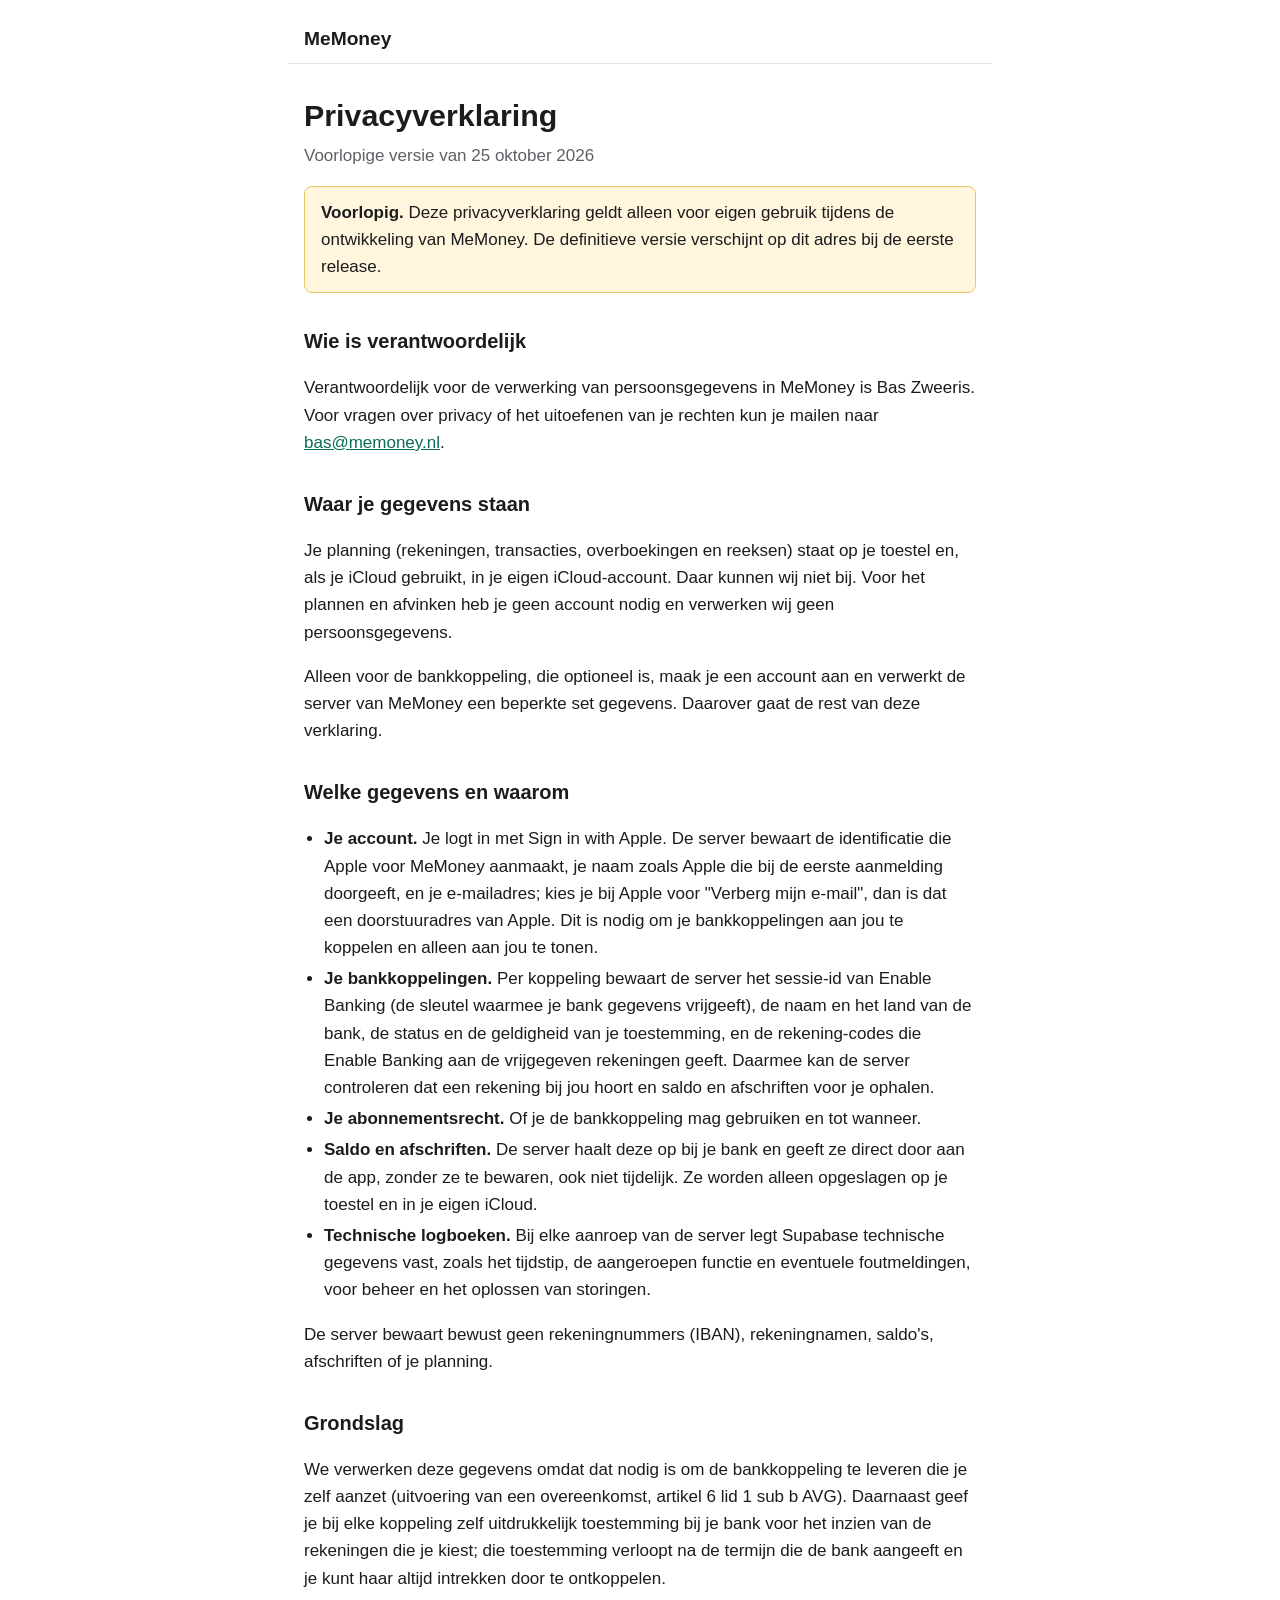
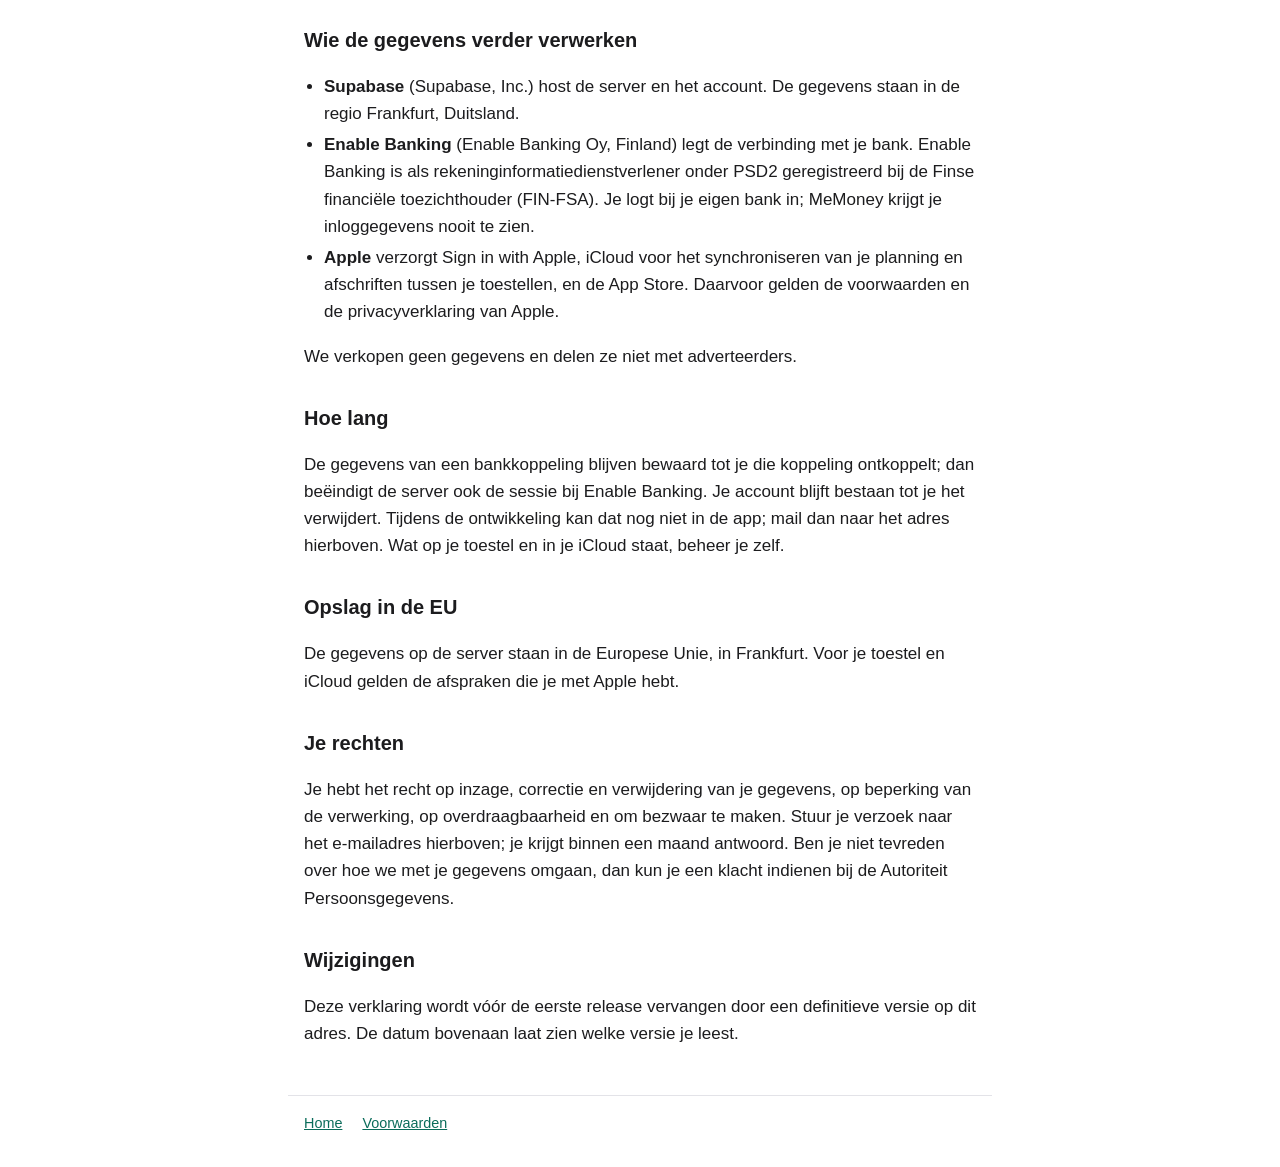
==== privacy/index.html @ f4e79516 "Voorlopige site memoney.app: startpagina, privacyverklaring en voorwaarden (BANK-24) Statische site " ====
<!doctype html>
<html lang="nl">
<head>
  <meta charset="utf-8">
  <meta name="viewport" content="width=device-width, initial-scale=1">
  <title>Privacyverklaring – MeMoney</title>
  <meta name="description" content="Voorlopige privacyverklaring van MeMoney en de bankkoppeling.">
  <link rel="stylesheet" href="../style.css">
</head>
<body>
  <header>
    <a class="brand" href="../">MeMoney</a>
  </header>

  <main>
    <h1>Privacyverklaring</h1>
    <p class="meta">Voorlopige versie van 25 oktober 2026</p>

    <div class="notice">
      <strong>Voorlopig.</strong> Deze privacyverklaring geldt alleen voor eigen gebruik tijdens de ontwikkeling
      van MeMoney. De definitieve versie verschijnt op dit adres bij de eerste release.
    </div>

    <h2>Wie is verantwoordelijk</h2>
    <p>
      Verantwoordelijk voor de verwerking van persoonsgegevens in MeMoney is Bas Zweeris.
      Voor vragen over privacy of het uitoefenen van je rechten kun je mailen naar
      <a href="mailto:bas@memoney.nl">bas@memoney.nl</a>.
    </p>

    <h2>Waar je gegevens staan</h2>
    <p>
      Je planning (rekeningen, transacties, overboekingen en reeksen) staat op je toestel en, als je
      iCloud gebruikt, in je eigen iCloud-account. Daar kunnen wij niet bij. Voor het plannen en afvinken
      heb je geen account nodig en verwerken wij geen persoonsgegevens.
    </p>
    <p>
      Alleen voor de bankkoppeling, die optioneel is, maak je een account aan en verwerkt de server van
      MeMoney een beperkte set gegevens. Daarover gaat de rest van deze verklaring.
    </p>

    <h2>Welke gegevens en waarom</h2>
    <ul>
      <li>
        <strong>Je account.</strong> Je logt in met Sign in with Apple. De server bewaart de identificatie
        die Apple voor MeMoney aanmaakt, je naam zoals Apple die bij de eerste aanmelding doorgeeft, en je
        e-mailadres; kies je bij Apple voor "Verberg mijn e-mail", dan is dat een doorstuuradres van Apple.
        Dit is nodig om je bankkoppelingen aan jou te koppelen en alleen aan jou te tonen.
      </li>
      <li>
        <strong>Je bankkoppelingen.</strong> Per koppeling bewaart de server het sessie-id van Enable Banking
        (de sleutel waarmee je bank gegevens vrijgeeft), de naam en het land van de bank, de status en de
        geldigheid van je toestemming, en de rekening-codes die Enable Banking aan de vrijgegeven rekeningen
        geeft. Daarmee kan de server controleren dat een rekening bij jou hoort en saldo en afschriften voor
        je ophalen.
      </li>
      <li>
        <strong>Je abonnementsrecht.</strong> Of je de bankkoppeling mag gebruiken en tot wanneer.
      </li>
      <li>
        <strong>Saldo en afschriften.</strong> De server haalt deze op bij je bank en geeft ze direct door
        aan de app, zonder ze te bewaren, ook niet tijdelijk. Ze worden alleen opgeslagen op je toestel en in
        je eigen iCloud.
      </li>
      <li>
        <strong>Technische logboeken.</strong> Bij elke aanroep van de server legt Supabase technische
        gegevens vast, zoals het tijdstip, de aangeroepen functie en eventuele foutmeldingen, voor beheer en
        het oplossen van storingen.
      </li>
    </ul>
    <p>
      De server bewaart bewust geen rekeningnummers (IBAN), rekeningnamen, saldo's, afschriften of je
      planning.
    </p>

    <h2>Grondslag</h2>
    <p>
      We verwerken deze gegevens omdat dat nodig is om de bankkoppeling te leveren die je zelf aanzet
      (uitvoering van een overeenkomst, artikel 6 lid 1 sub b AVG). Daarnaast geef je bij elke koppeling
      zelf uitdrukkelijk toestemming bij je bank voor het inzien van de rekeningen die je kiest; die
      toestemming verloopt na de termijn die de bank aangeeft en je kunt haar altijd intrekken door te
      ontkoppelen.
    </p>

    <h2>Wie de gegevens verder verwerken</h2>
    <ul>
      <li>
        <strong>Supabase</strong> (Supabase, Inc.) host de server en het account. De gegevens staan in
        de regio Frankfurt, Duitsland.
      </li>
      <li>
        <strong>Enable Banking</strong> (Enable Banking Oy, Finland) legt de verbinding met je bank. Enable
        Banking is als rekeninginformatiedienstverlener onder PSD2 geregistreerd bij de Finse
        financiële toezichthouder (FIN-FSA). Je logt bij je eigen bank in; MeMoney krijgt je
        inloggegevens nooit te zien.
      </li>
      <li>
        <strong>Apple</strong> verzorgt Sign in with Apple, iCloud voor het synchroniseren van je planning
        en afschriften tussen je toestellen, en de App Store. Daarvoor gelden de voorwaarden en de
        privacyverklaring van Apple.
      </li>
    </ul>
    <p>We verkopen geen gegevens en delen ze niet met adverteerders.</p>

    <h2>Hoe lang</h2>
    <p>
      De gegevens van een bankkoppeling blijven bewaard tot je die koppeling ontkoppelt; dan beëindigt de
      server ook de sessie bij Enable Banking. Je account blijft bestaan tot je het verwijdert. Tijdens de
      ontwikkeling kan dat nog niet in de app; mail dan naar het adres hierboven.
      Wat op je toestel en in je iCloud staat, beheer je zelf.
    </p>

    <h2>Opslag in de EU</h2>
    <p>
      De gegevens op de server staan in de Europese Unie, in Frankfurt. Voor je toestel en iCloud gelden
      de afspraken die je met Apple hebt.
    </p>

    <h2>Je rechten</h2>
    <p>
      Je hebt het recht op inzage, correctie en verwijdering van je gegevens, op beperking van de
      verwerking, op overdraagbaarheid en om bezwaar te maken. Stuur je verzoek naar het e-mailadres
      hierboven; je krijgt binnen een maand antwoord. Ben je niet tevreden over hoe we met je gegevens
      omgaan, dan kun je een klacht indienen bij de Autoriteit Persoonsgegevens.
    </p>

    <h2>Wijzigingen</h2>
    <p>
      Deze verklaring wordt vóór de eerste release vervangen door een definitieve versie op dit adres.
      De datum bovenaan laat zien welke versie je leest.
    </p>
  </main>

  <footer>
    <nav>
      <a href="../">Home</a>
      <a href="../voorwaarden/">Voorwaarden</a>
    </nav>
  </footer>
</body>
</html>
---- style.css ----
:root {
  --bg: #ffffff;
  --text: #1c1c1e;
  --muted: #5f5f66;
  --accent: #0a6c5a;
  --border: #e3e3e8;
  --notice-bg: #fff6dd;
  --notice-border: #e8c766;
}

@media (prefers-color-scheme: dark) {
  :root {
    --bg: #121214;
    --text: #ececf0;
    --muted: #a3a3ab;
    --accent: #5cc8b0;
    --border: #2c2c31;
    --notice-bg: #3a3020;
    --notice-border: #8a7230;
  }
}

* {
  box-sizing: border-box;
}

body {
  margin: 0;
  background: var(--bg);
  color: var(--text);
  font-family: -apple-system, BlinkMacSystemFont, "Segoe UI", Roboto, Helvetica, Arial, sans-serif;
  font-size: 17px;
  line-height: 1.6;
}

main,
header,
footer {
  max-width: 44rem;
  margin: 0 auto;
  padding: 0 16px;
}

header {
  padding-top: 24px;
  padding-bottom: 8px;
  border-bottom: 1px solid var(--border);
}

header a.brand {
  color: var(--text);
  font-weight: 700;
  font-size: 1.2rem;
  text-decoration: none;
}

footer {
  margin-top: 48px;
  padding-top: 16px;
  padding-bottom: 32px;
  border-top: 1px solid var(--border);
  color: var(--muted);
  font-size: 0.9rem;
}

nav a {
  margin-right: 16px;
}

a {
  color: var(--accent);
}

h1 {
  font-size: 1.9rem;
  line-height: 1.25;
  margin: 32px 0 8px;
}

h2 {
  font-size: 1.25rem;
  margin: 32px 0 8px;
}

.meta {
  color: var(--muted);
  margin-top: 0;
}

.notice {
  background: var(--notice-bg);
  border: 1px solid var(--notice-border);
  border-radius: 8px;
  padding: 12px 16px;
  margin: 16px 0 24px;
}

ul {
  padding-left: 1.25rem;
}

li {
  margin-bottom: 4px;
}
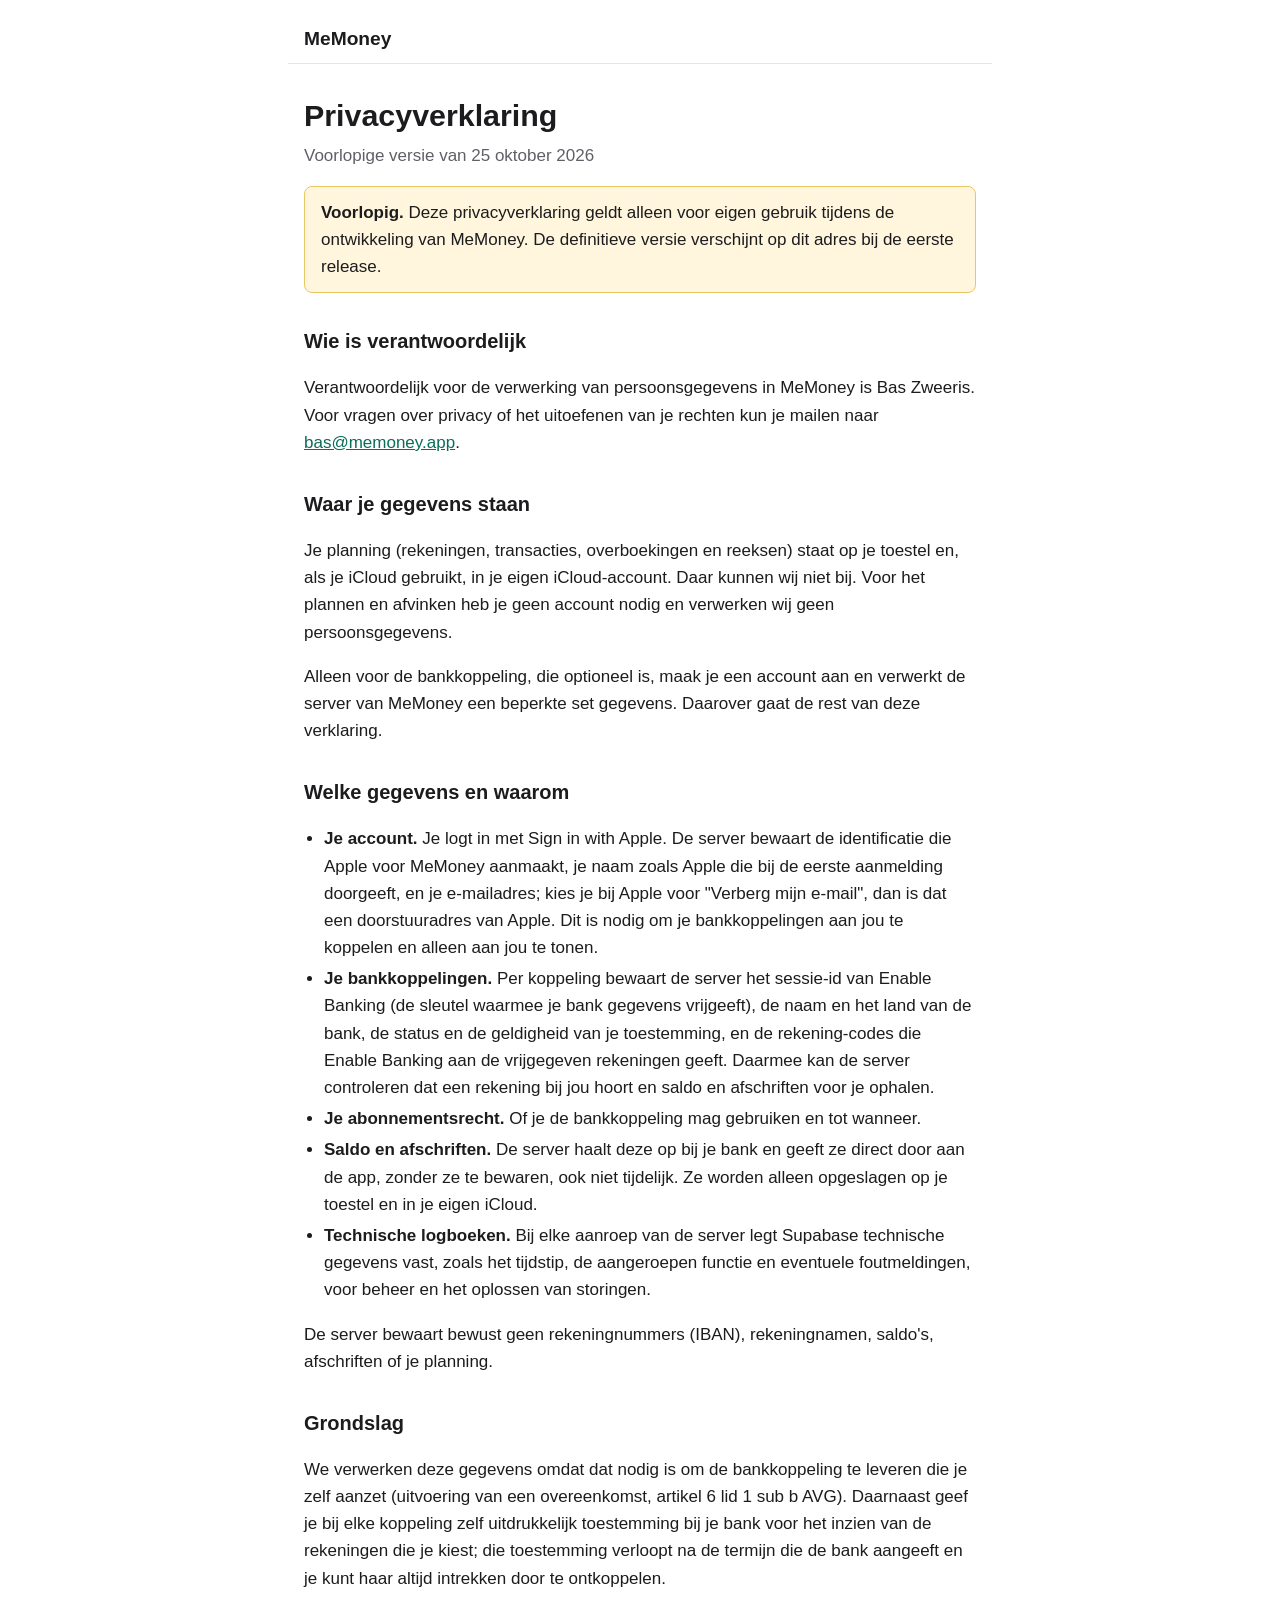
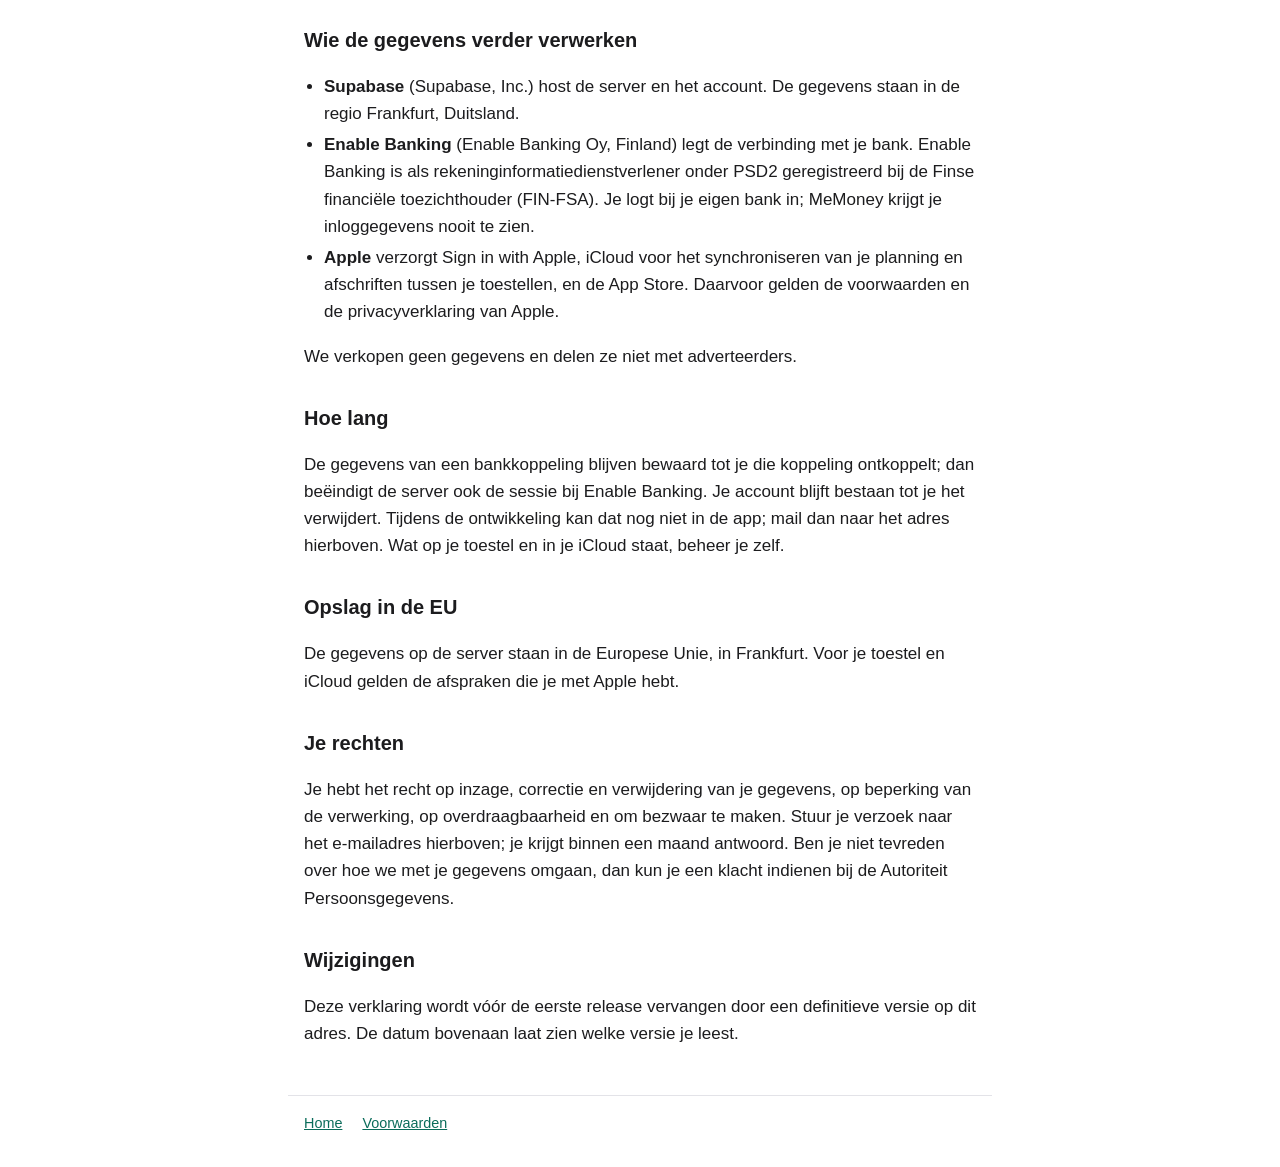
==== commit 30864b55: "Contactadres bas@memoney.app op privacyverklaring en voorwaarden (BANK-27) Co-Authored-By: Claude Op" ====
--- a/privacy/index.html
+++ b/privacy/index.html
@@ -25,7 +25,7 @@
     <p>
       Verantwoordelijk voor de verwerking van persoonsgegevens in MeMoney is Bas Zweeris.
       Voor vragen over privacy of het uitoefenen van je rechten kun je mailen naar
-      <a href="mailto:bas@memoney.nl">bas@memoney.nl</a>.
+      <a href="mailto:bas@memoney.app">bas@memoney.app</a>.
     </p>
 
     <h2>Waar je gegevens staan</h2>
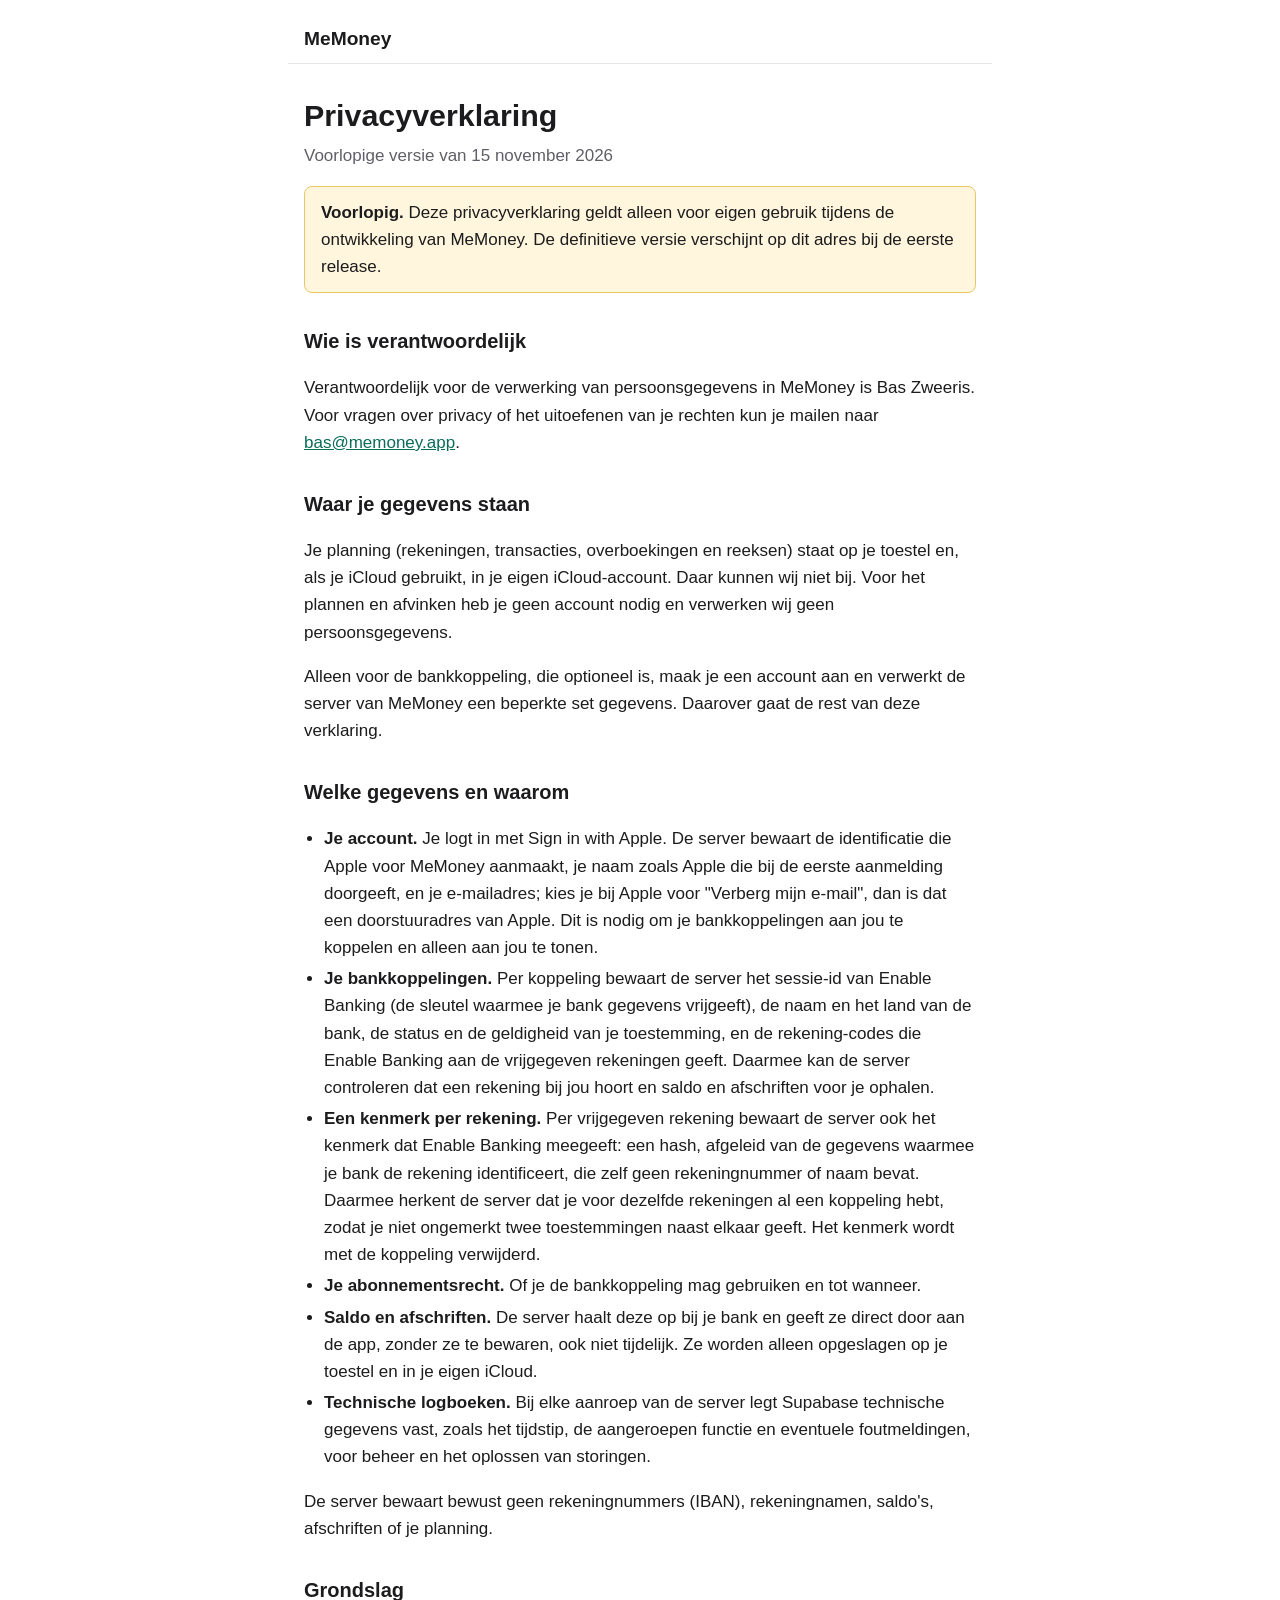
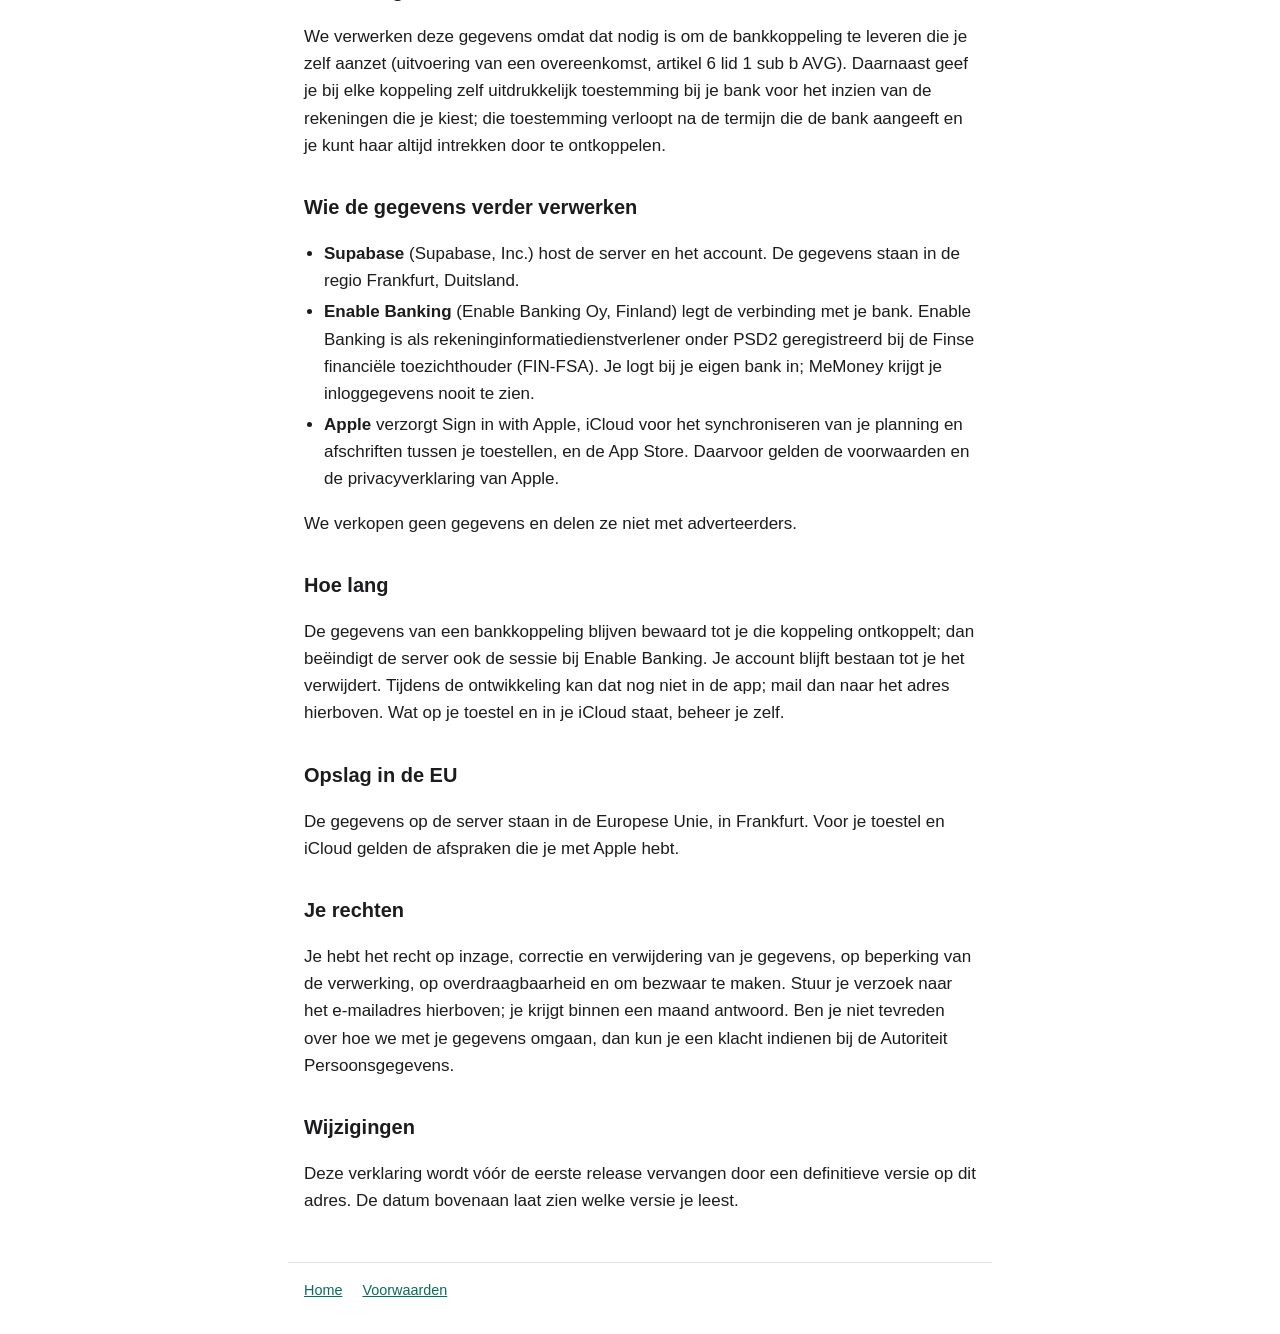
==== commit 3c30fde4: "Privacyverklaring: kenmerk per rekening (identification_hash) voor één toestemming per bankrekening " ====
--- a/privacy/index.html
+++ b/privacy/index.html
@@ -14,7 +14,7 @@
 
   <main>
     <h1>Privacyverklaring</h1>
-    <p class="meta">Voorlopige versie van 25 oktober 2026</p>
+    <p class="meta">Voorlopige versie van 15 november 2026</p>
 
     <div class="notice">
       <strong>Voorlopig.</strong> Deze privacyverklaring geldt alleen voor eigen gebruik tijdens de ontwikkeling
@@ -53,6 +53,13 @@
         geldigheid van je toestemming, en de rekening-codes die Enable Banking aan de vrijgegeven rekeningen
         geeft. Daarmee kan de server controleren dat een rekening bij jou hoort en saldo en afschriften voor
         je ophalen.
+      </li>
+      <li>
+        <strong>Een kenmerk per rekening.</strong> Per vrijgegeven rekening bewaart de server ook het kenmerk
+        dat Enable Banking meegeeft: een hash, afgeleid van de gegevens waarmee je bank de rekening
+        identificeert, die zelf geen rekeningnummer of naam bevat. Daarmee herkent de server dat je voor
+        dezelfde rekeningen al een koppeling hebt, zodat je niet ongemerkt twee toestemmingen naast elkaar
+        geeft. Het kenmerk wordt met de koppeling verwijderd.
       </li>
       <li>
         <strong>Je abonnementsrecht.</strong> Of je de bankkoppeling mag gebruiken en tot wanneer.
